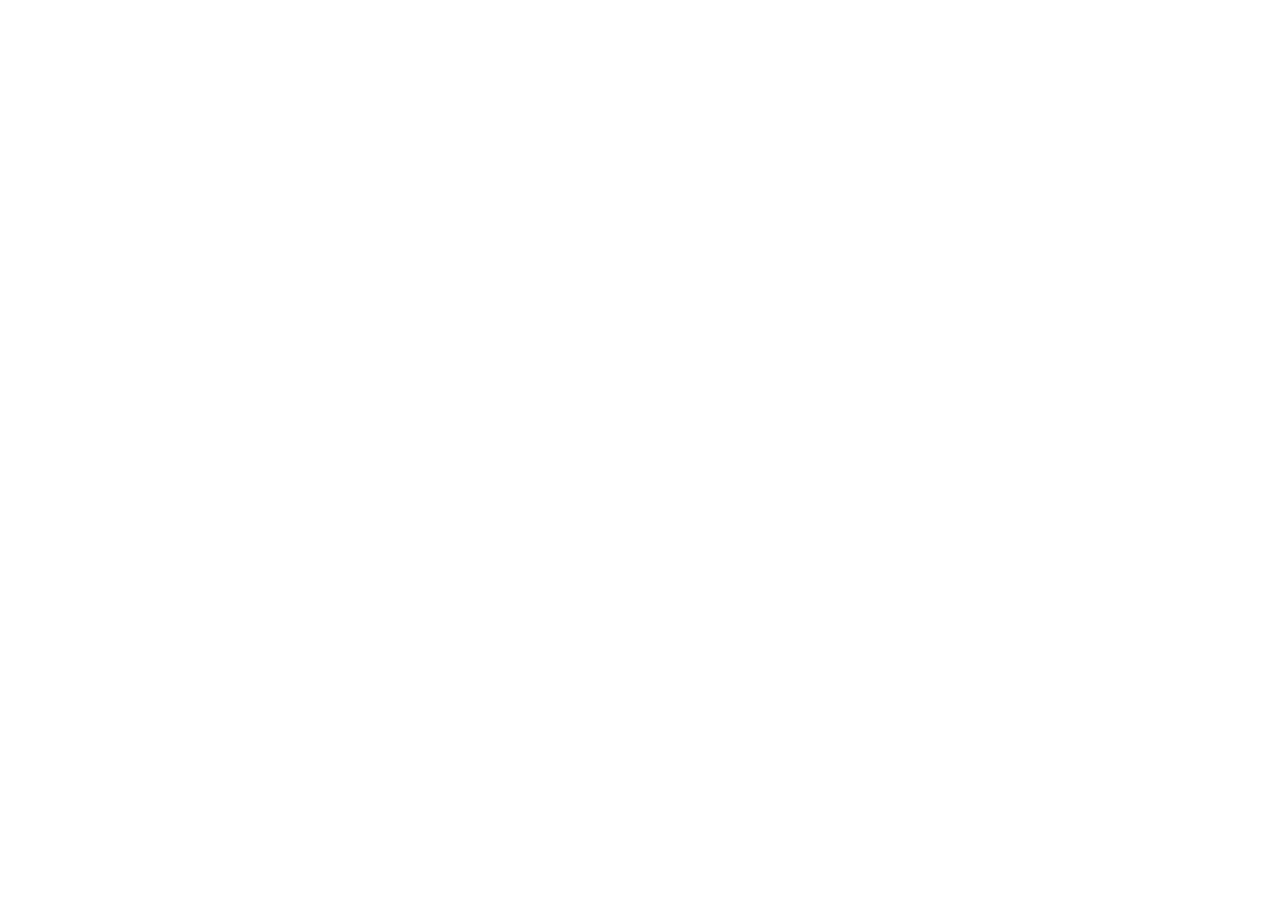
==== pages/artist.html @ bacb2533 "Phase 1: End of cleaning & Ready for work" ====
<!DOCTYPE html>
<html lang="ru">
<head>
    <meta charset="UTF-8">
    <meta name="viewport" content="width=device-width, initial-scale=1.0">
    <title></title>
    <link rel="stylesheet" href="../styles/main.css">
    <link href="https://fonts.googleapis.com/css?family=Oswald:400,700&display=swap" rel="stylesheet">
    <link href="https://fonts.googleapis.com/css2?family=Alumni+Sans:wght@300;400;500;600;700&display=swap" rel="stylesheet">
    <link href="https://fonts.googleapis.com/css2?family=Montserrat:wght@300;400;500;600;700&display=swap" rel="stylesheet">
</head>
<body>
    <header>
        
    </header>
        
    <main>
       
    </main>
</body>
</html>
---- styles/main.css ----
@import url("./reset.css");
@import url("./variables.css");
@import url("./global.css");
@import url("./layout.css");

@import url("./components/header.css");
@import url("./components/dropdown.css");
@import url("./components/buttons.css");
@import url("./components/cards.css");
@import url("./components/modals.css");

@import url("./pages/home.css");
@import url("./pages/artist.css");
@import url("./pages/settings.css");
@import url("./pages/library.css");
@import url("./pages/profile.css");

@import url("./media.css");
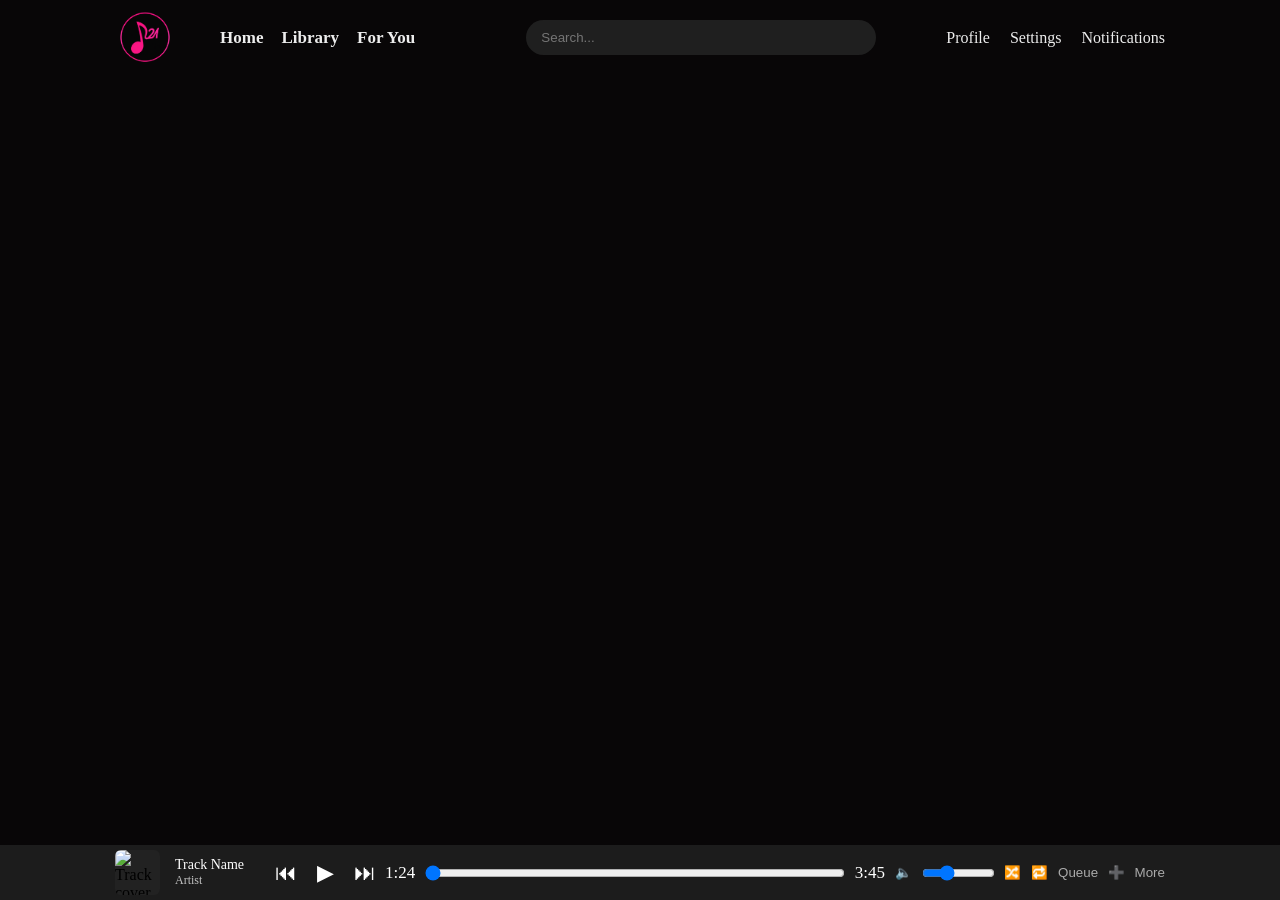
==== commit a762ce0b: "Phase 2: Core & Player scrypts enabled" ====
--- a/pages/artist.html
+++ b/pages/artist.html
@@ -3,19 +3,86 @@
 <head>
     <meta charset="UTF-8">
     <meta name="viewport" content="width=device-width, initial-scale=1.0">
-    <title></title>
+    <title>21 Music</title>
+    <link rel="icon" type="image/png" href="../assets/images/icons/favicon-96x96.png" sizes="96x96" />
+    <link rel="icon" type="image/svg+xml" href="../assets/images/icons/favicon.svg" />
+    <link rel="shortcut icon" href="../assets/images/icons/favicon.ico" />
+    <link rel="apple-touch-icon" sizes="180x180" href="../assets/images/icons/apple-touch-icon.png" />
+    <meta name="apple-mobile-web-app-title" content="MyWebSite" />
+    <link rel="manifest" href="../assets/images/icons/site.webmanifest" />
     <link rel="stylesheet" href="../styles/main.css">
     <link href="https://fonts.googleapis.com/css?family=Oswald:400,700&display=swap" rel="stylesheet">
     <link href="https://fonts.googleapis.com/css2?family=Alumni+Sans:wght@300;400;500;600;700&display=swap" rel="stylesheet">
     <link href="https://fonts.googleapis.com/css2?family=Montserrat:wght@300;400;500;600;700&display=swap" rel="stylesheet">
 </head>
 <body>
-    <header>
-        
+    <header class="site-header">
+        <nav class="header-nav">
+
+            <a href="../index.html" class="header-logo">
+
+                <img src="../assets/images/ui/mainicon.png" alt="21 Music logo" width="20px">
+
+            </a>
+
+            <ul class="nav-list">
+                <li><a href="../index.html">Home</a></li>
+                <li><a href="library.html">Library</a></li>
+                <li><a href="foryou.html">For You</a></li>
+            </ul>
+
+            <form class="search-form">
+                <input type="text" placeholder="Search...">
+            </form>
+
+            <div class="user-menu">
+                <a href="profile.html">Profile</a>
+                <a href="settings.html">Settings</a>
+                <a href="notifications.html">Notifications</a>
+            </div>
+
+        </nav>
     </header>
-        
-    <main>
-       
+
+    <main class="main-content">
+
     </main>
+
+    <div class="music-player">
+        <div class="player-background">
+            <div class="track-info">
+                <img alt="Track cover">
+                <div>
+                    <p class="track-title">Track Name</p>
+                    <p class="track-artist">Artist</p>
+                </div>
+            </div>
+
+            <div class="player-controls">
+                <button type="button">⏮</button>
+                <button type="button">▶</button>
+                <button type="button">⏭</button>
+            </div>
+
+            <div class="player-progress">
+                <span>1:24</span>
+                <input type="range" min="0" max="100" value="0">
+                <span>3:45</span>
+            </div>
+            <div class="player-volume">
+                <button type="button">🔈</button>
+                <input type="range" min="0" max="100" value="30">
+            </div>
+            <div class="player-extra-controls">
+                <button type="button">🔀</button>
+                <button type="button">🔁</button>
+                <button type="button">Queue</button>
+            </div>
+            <div class="playlist-controls">
+                <button type="button">➕</button>
+                <button type="button">More</button>
+            </div>
+        </div>
+    </div>
 </body>
 </html>
--- a/styles/main.css
+++ b/styles/main.css
@@ -1,13 +1,13 @@
 @import url("./reset.css");
 @import url("./variables.css");
 @import url("./global.css");
-@import url("./layout.css");
 
-@import url("./components/header.css");
-@import url("./components/dropdown.css");
-@import url("./components/buttons.css");
-@import url("./components/cards.css");
-@import url("./components/modals.css");
+@import url("./layout/header.css");
+@import url("./layout/dropdown.css");
+@import url("./layout/buttons.css");
+@import url("./layout/player.css");
+@import url("./layout/modals.css");
+@import url("./layout/sidebar.css");
 
 @import url("./pages/home.css");
 @import url("./pages/artist.css");
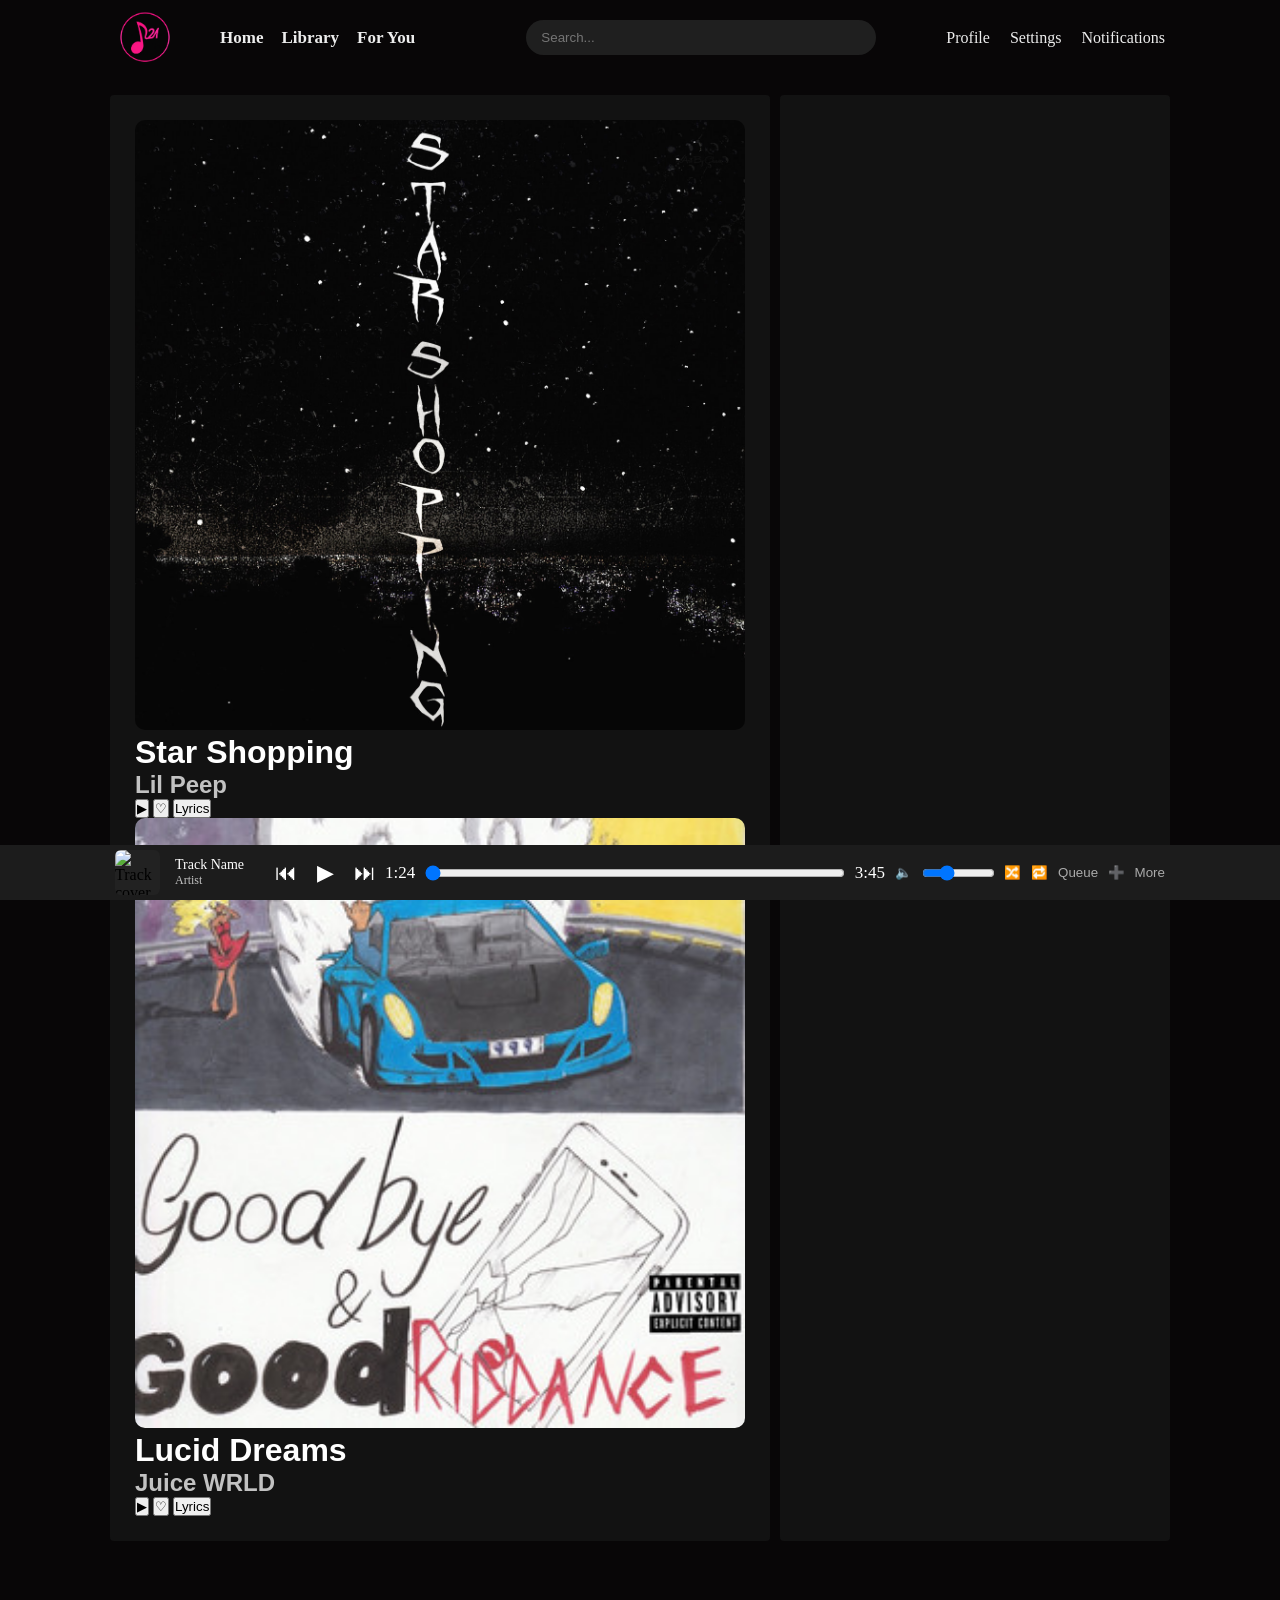
==== commit d1f6df57: "Ready for SPA server routing" ====
--- a/pages/artist.html
+++ b/pages/artist.html
@@ -4,13 +4,13 @@
     <meta charset="UTF-8">
     <meta name="viewport" content="width=device-width, initial-scale=1.0">
     <title>21 Music</title>
-    <link rel="icon" type="image/png" href="../assets/images/icons/favicon-96x96.png" sizes="96x96" />
-    <link rel="icon" type="image/svg+xml" href="../assets/images/icons/favicon.svg" />
-    <link rel="shortcut icon" href="../assets/images/icons/favicon.ico" />
-    <link rel="apple-touch-icon" sizes="180x180" href="../assets/images/icons/apple-touch-icon.png" />
+    <link rel="icon" type="image/png" href="/assets/images/icons/favicon-96x96.png" sizes="96x96" />
+    <link rel="icon" type="image/svg+xml" href="/assets/images/icons/favicon.svg" />
+    <link rel="shortcut icon" href="/assets/images/icons/favicon.ico" />
+    <link rel="apple-touch-icon" sizes="180x180" href="/assets/images/icons/apple-touch-icon.png" />
     <meta name="apple-mobile-web-app-title" content="MyWebSite" />
-    <link rel="manifest" href="../assets/images/icons/site.webmanifest" />
-    <link rel="stylesheet" href="../styles/main.css">
+    <link rel="manifest" href="/assets/images/icons/site.webmanifest" />
+    <link rel="stylesheet" href="/styles/main.css">
     <link href="https://fonts.googleapis.com/css?family=Oswald:400,700&display=swap" rel="stylesheet">
     <link href="https://fonts.googleapis.com/css2?family=Alumni+Sans:wght@300;400;500;600;700&display=swap" rel="stylesheet">
     <link href="https://fonts.googleapis.com/css2?family=Montserrat:wght@300;400;500;600;700&display=swap" rel="stylesheet">
@@ -19,16 +19,16 @@
     <header class="site-header">
         <nav class="header-nav">
 
-            <a href="../index.html" class="header-logo">
+            <a href="/index.html" class="header-logo">
 
-                <img src="../assets/images/ui/mainicon.png" alt="21 Music logo" width="20px">
+                <img src="/assets/images/ui/mainicon.png" alt="21 Music logo">
 
             </a>
 
             <ul class="nav-list">
-                <li><a href="../index.html">Home</a></li>
-                <li><a href="library.html">Library</a></li>
-                <li><a href="foryou.html">For You</a></li>
+                <li><a href="/index.html">Home</a></li>
+                <li><a href="/pages/library.html">Library</a></li>
+                <li><a href="/pages/foryou.html">For You</a></li>
             </ul>
 
             <form class="search-form">
@@ -36,16 +36,24 @@
             </form>
 
             <div class="user-menu">
-                <a href="profile.html">Profile</a>
-                <a href="settings.html">Settings</a>
-                <a href="notifications.html">Notifications</a>
+                <a href="/pages/profile.html">Profile</a>
+                <a href="/pages/settings.html">Settings</a>
+                <a href="/pages/notifications.html">Notifications</a>
             </div>
 
         </nav>
     </header>
 
-    <main class="main-content">
+    <main class="main-section">
+        <div class="main-content">
+            <div class="page-content">
+                
+            </div>
 
+            <aside class="sidebar">
+                
+            </aside>
+        </div>
     </main>
 
     <div class="music-player">
@@ -84,5 +92,6 @@
             </div>
         </div>
     </div>
+    <script type="module" src="/scripts/main.js"></script>
 </body>
 </html>
--- a/styles/main.css
+++ b/styles/main.css
@@ -8,6 +8,7 @@
 @import url("./layout/player.css");
 @import url("./layout/modals.css");
 @import url("./layout/sidebar.css");
+@import url("./layout/cards.css");
 
 @import url("./pages/home.css");
 @import url("./pages/artist.css");
